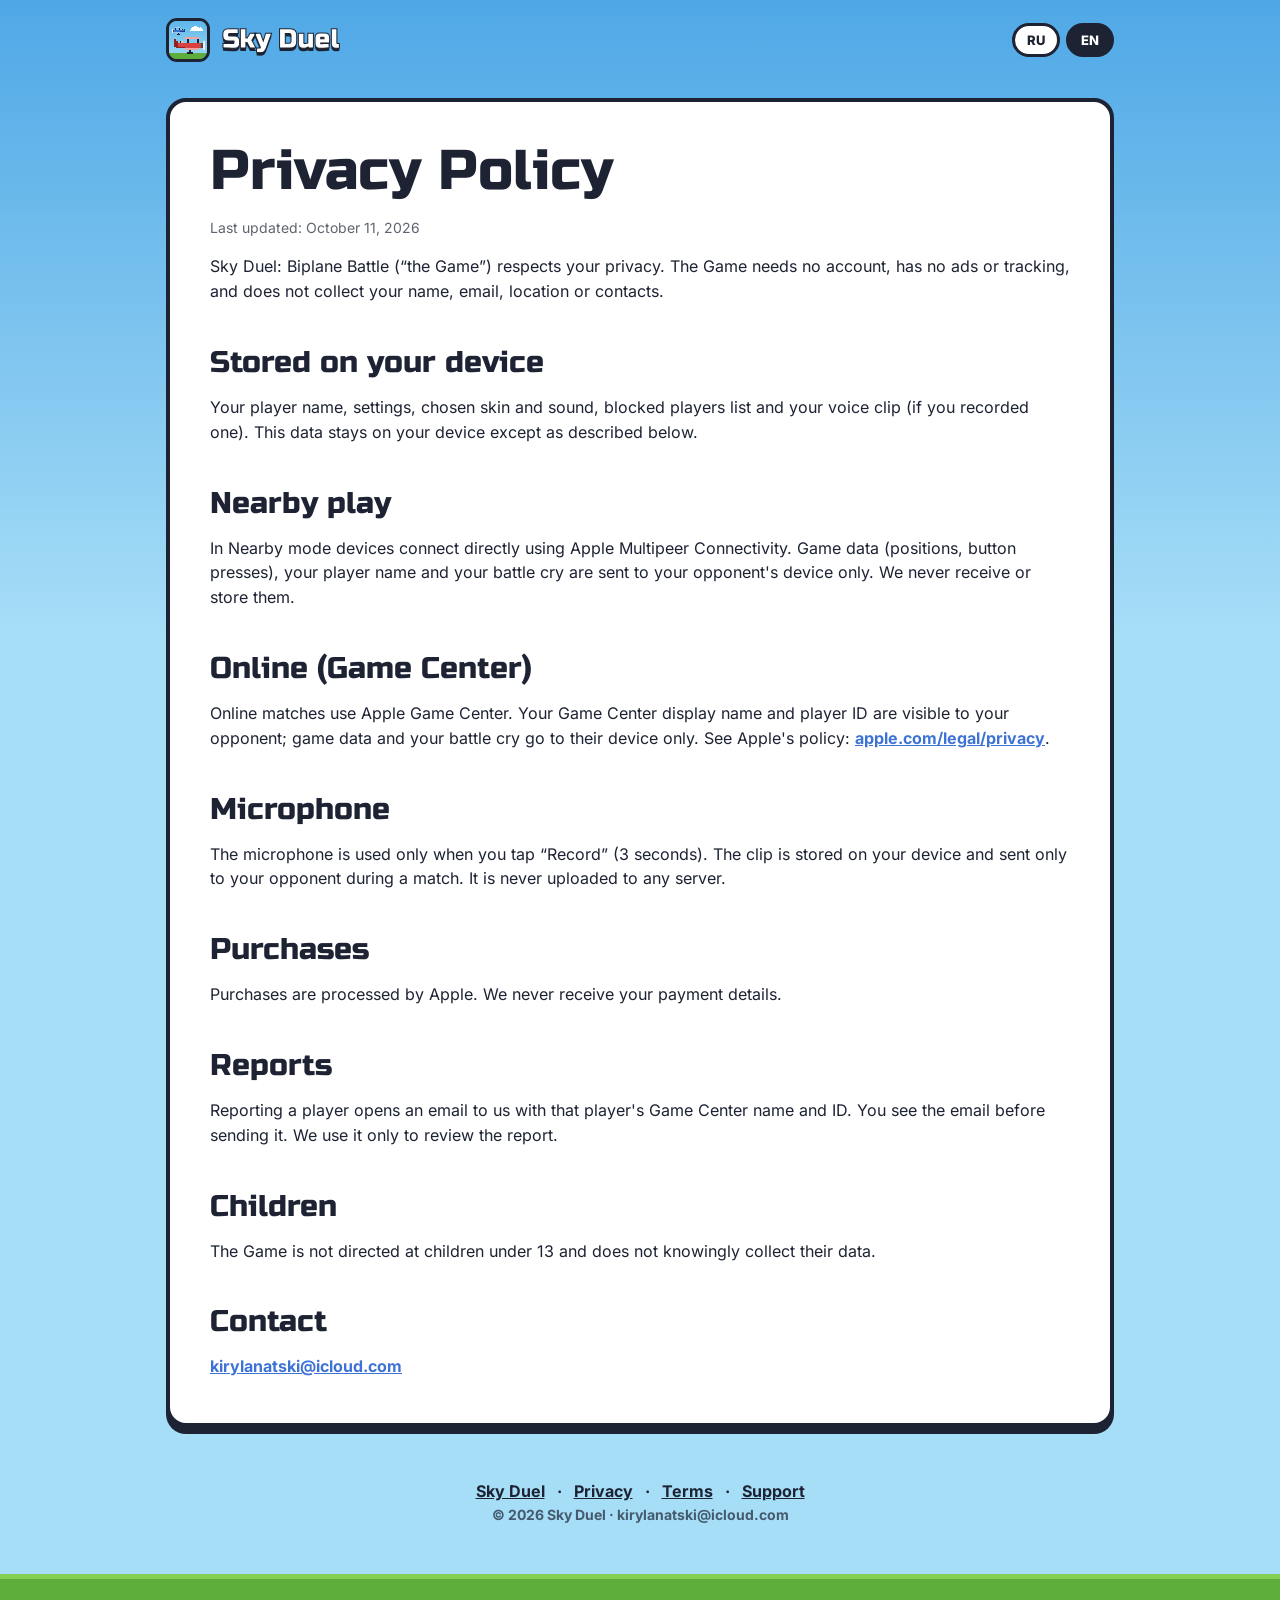
==== privacy.html @ 9834fbdc "upload files" ====
<!doctype html>
<html lang="en"><head><meta charset="utf-8"><meta name="viewport" content="width=device-width,initial-scale=1">
<title>Privacy Policy — Sky Duel</title><meta name="description" content="Sky Duel: Biplane Battle — legendary biplane dogfights for iPhone. Online, side by side, record your own battle cry.">
<link rel="icon" href="assets/icon.png"><link rel="stylesheet" href="assets/style.css"></head>
<body><div class="wrap">
<header class="top"><a class="brand" href="./"><img src="assets/icon.png" alt="">Sky Duel</a>
<div class="lang"><button data-set="ru">RU</button><button data-set="en">EN</button></div></header>
<div class="panel">
<div data-l="ru">
<h1>Политика конфиденциальности</h1><p class="muted">Обновлено: 11 октября 2026</p>
<p>Sky Duel: Biplane Battle («Игра») уважает вашу приватность. Игре не нужен аккаунт, в ней нет рекламы и трекинга, она не собирает имя, email, геопозицию или контакты.</p>
<h2>Что хранится на устройстве</h2><p>Имя игрока, настройки, выбранные скин и звук, список заблокированных игроков и ваша голосовая запись (если вы её сделали). Эти данные не покидают устройство, кроме случаев ниже.</p>
<h2>Игра рядом</h2><p>В режиме «Рядом» устройства соединяются напрямую через Apple Multipeer Connectivity. На устройство соперника передаются игровые данные (позиции, нажатия), ваше имя и ваш «крик». Мы их не получаем и не храним.</p>
<h2>Онлайн (Game Center)</h2><p>Онлайн-матчи работают через Apple Game Center. Сопернику видны ваши имя и идентификатор Game Center; игровые данные и «крик» передаются только на его устройство. Подробнее — в политике Apple: <a href="https://www.apple.com/legal/privacy/">apple.com/legal/privacy</a>.</p>
<h2>Микрофон</h2><p>Микрофон используется только когда вы сами нажимаете «Записать» (3 секунды). Запись хранится на устройстве и отправляется только сопернику во время матча. На серверы она не загружается.</p>
<h2>Покупки</h2><p>Покупки обрабатывает Apple. Мы не получаем платёжных данных.</p>
<h2>Жалобы</h2><p>Жалоба на игрока открывает письмо на нашу почту с именем и ID игрока в Game Center. Вы видите письмо перед отправкой. Мы используем эти данные только для рассмотрения жалобы.</p>
<h2>Дети</h2><p>Игра не предназначена для детей младше 13 лет и сознательно не собирает их данные.</p>
<h2>Связь</h2><p><a href="mailto:kirylanatski@icloud.com">kirylanatski@icloud.com</a></p></div>
<div data-l="en">
<h1>Privacy Policy</h1><p class="muted">Last updated: October 11, 2026</p>
<p>Sky Duel: Biplane Battle (“the Game”) respects your privacy. The Game needs no account, has no ads or tracking, and does not collect your name, email, location or contacts.</p>
<h2>Stored on your device</h2><p>Your player name, settings, chosen skin and sound, blocked players list and your voice clip (if you recorded one). This data stays on your device except as described below.</p>
<h2>Nearby play</h2><p>In Nearby mode devices connect directly using Apple Multipeer Connectivity. Game data (positions, button presses), your player name and your battle cry are sent to your opponent's device only. We never receive or store them.</p>
<h2>Online (Game Center)</h2><p>Online matches use Apple Game Center. Your Game Center display name and player ID are visible to your opponent; game data and your battle cry go to their device only. See Apple's policy: <a href="https://www.apple.com/legal/privacy/">apple.com/legal/privacy</a>.</p>
<h2>Microphone</h2><p>The microphone is used only when you tap “Record” (3 seconds). The clip is stored on your device and sent only to your opponent during a match. It is never uploaded to any server.</p>
<h2>Purchases</h2><p>Purchases are processed by Apple. We never receive your payment details.</p>
<h2>Reports</h2><p>Reporting a player opens an email to us with that player's Game Center name and ID. You see the email before sending it. We use it only to review the report.</p>
<h2>Children</h2><p>The Game is not directed at children under 13 and does not knowingly collect their data.</p>
<h2>Contact</h2><p><a href="mailto:kirylanatski@icloud.com">kirylanatski@icloud.com</a></p></div></div>
<footer><a href="./">Sky Duel</a> · <a href="privacy.html"><span data-l="ru">Конфиденциальность</span><span data-l="en">Privacy</span></a> · <a href="terms.html"><span data-l="ru">Условия</span><span data-l="en">Terms</span></a> · <a href="support.html"><span data-l="ru">Поддержка</span><span data-l="en">Support</span></a>
<div class="muted">© 2026 Sky Duel · kirylanatski@icloud.com</div></footer></div><div class="ground"></div>
<script src="assets/site.js"></script></body></html>
---- assets/style.css ----
@font-face{font-family:Russo;src:url(russo-one-cyrillic-400-normal.woff2) format("woff2");unicode-range:U+0400-045F,U+0490-0491}
@font-face{font-family:Russo;src:url(russo-one-latin-400-normal.woff2) format("woff2")}
@font-face{font-family:Inter;font-weight:400;src:url(inter-cyrillic-400-normal.woff2) format("woff2");unicode-range:U+0400-045F}
@font-face{font-family:Inter;font-weight:400;src:url(inter-latin-400-normal.woff2) format("woff2")}
@font-face{font-family:Inter;font-weight:700;src:url(inter-cyrillic-700-normal.woff2) format("woff2");unicode-range:U+0400-045F}
@font-face{font-family:Inter;font-weight:700;src:url(inter-latin-700-normal.woff2) format("woff2")}
@font-face{font-family:Inter;font-weight:800;src:url(inter-cyrillic-800-normal.woff2) format("woff2");unicode-range:U+0400-045F}
@font-face{font-family:Inter;font-weight:800;src:url(inter-latin-800-normal.woff2) format("woff2")}
:root{--ink:#1D2333;--sky:#8FD3F4;--sky2:#4FA8E6;--grass:#5DAE3B;--red:#D94141;--blue:#3E73D6;--gold:#FFD23F;--paper:#fff}
*{box-sizing:border-box}
html,body{margin:0}
html{background:#A6DDF7}
body{font-family:Inter,system-ui,sans-serif;color:var(--ink);background:linear-gradient(#4FA8E6,#A6DDF7 70%,#A6DDF7) fixed;min-height:100vh;line-height:1.55}
a{color:var(--blue);font-weight:700}
.wrap{max-width:980px;margin:0 auto;padding:0 16px}
header.top{display:flex;align-items:center;justify-content:space-between;gap:12px;padding:18px 0}
.brand{display:flex;align-items:center;gap:12px;text-decoration:none;color:#fff;font-family:Russo;font-size:26px;text-shadow:0 3px 0 var(--ink);-webkit-text-stroke:1px var(--ink)}
.brand img{width:44px;height:44px;border-radius:11px;border:3px solid var(--ink);image-rendering:pixelated}
.lang{display:flex;gap:6px}
.lang button{font:800 13px Inter;border:3px solid var(--ink);background:#fff;color:var(--ink);border-radius:20px;padding:6px 12px;cursor:pointer}
.lang button.on{background:var(--ink);color:#fff}
.panel{background:var(--paper);border:4px solid var(--ink);border-radius:20px;box-shadow:0 7px 0 var(--ink);padding:28px clamp(18px,4vw,40px);margin:18px 0 28px}
h1,h2{font-family:Russo;font-weight:400;line-height:1.1}
h1{font-size:clamp(34px,6vw,56px);margin:.2em 0}
h2{font-size:clamp(22px,3.4vw,30px);margin:1.4em 0 .4em}
.panel h2:first-child{margin-top:0}
.hero{text-align:center;padding:24px 0 8px}
.hero h1{color:#fff;-webkit-text-stroke:2px var(--ink);text-shadow:0 6px 0 var(--ink);paint-order:stroke fill}
.hero h1 em{font-style:normal;color:var(--gold)}
.hero p{font-weight:800;font-size:clamp(16px,2.4vw,20px);background:#fff;display:inline-block;border:3px solid var(--ink);border-radius:30px;padding:8px 20px;box-shadow:0 5px 0 var(--ink)}
canvas#sky{width:100%;height:auto;display:block;border:4px solid var(--ink);border-radius:20px;box-shadow:0 7px 0 var(--ink);image-rendering:pixelated;background:#8FD3F4}
.cta{display:inline-block;font:800 18px Inter;color:#fff;background:var(--red);border:4px solid var(--ink);border-radius:16px;padding:14px 26px;box-shadow:0 6px 0 var(--ink);text-decoration:none;margin:18px 6px}
.cta.alt{background:#fff;color:var(--ink)}
.grid{display:grid;grid-template-columns:repeat(auto-fit,minmax(220px,1fr));gap:14px}
.feat{background:#fff;border:3px solid var(--ink);border-radius:16px;padding:16px;box-shadow:0 5px 0 var(--ink)}
.feat b{font-family:Russo;font-weight:400;font-size:19px;display:block;margin-bottom:4px}
.shots{display:grid;gap:14px}
.shots img{width:100%;border:4px solid var(--ink);border-radius:16px;box-shadow:0 6px 0 var(--ink)}
footer{text-align:center;padding:24px 0 48px;font-weight:700}
footer a{color:var(--ink);margin:0 8px}
.ground{height:26px;background:var(--grass);border-top:5px solid #86CF55}
details{border:3px solid var(--ink);border-radius:14px;padding:12px 16px;margin:10px 0;background:#fff}
summary{font-weight:800;cursor:pointer}
.muted{opacity:.7;font-size:14px}
html:not([lang=ru]) [data-l=ru],html:not([lang=en]) [data-l=en]{display:none !important}
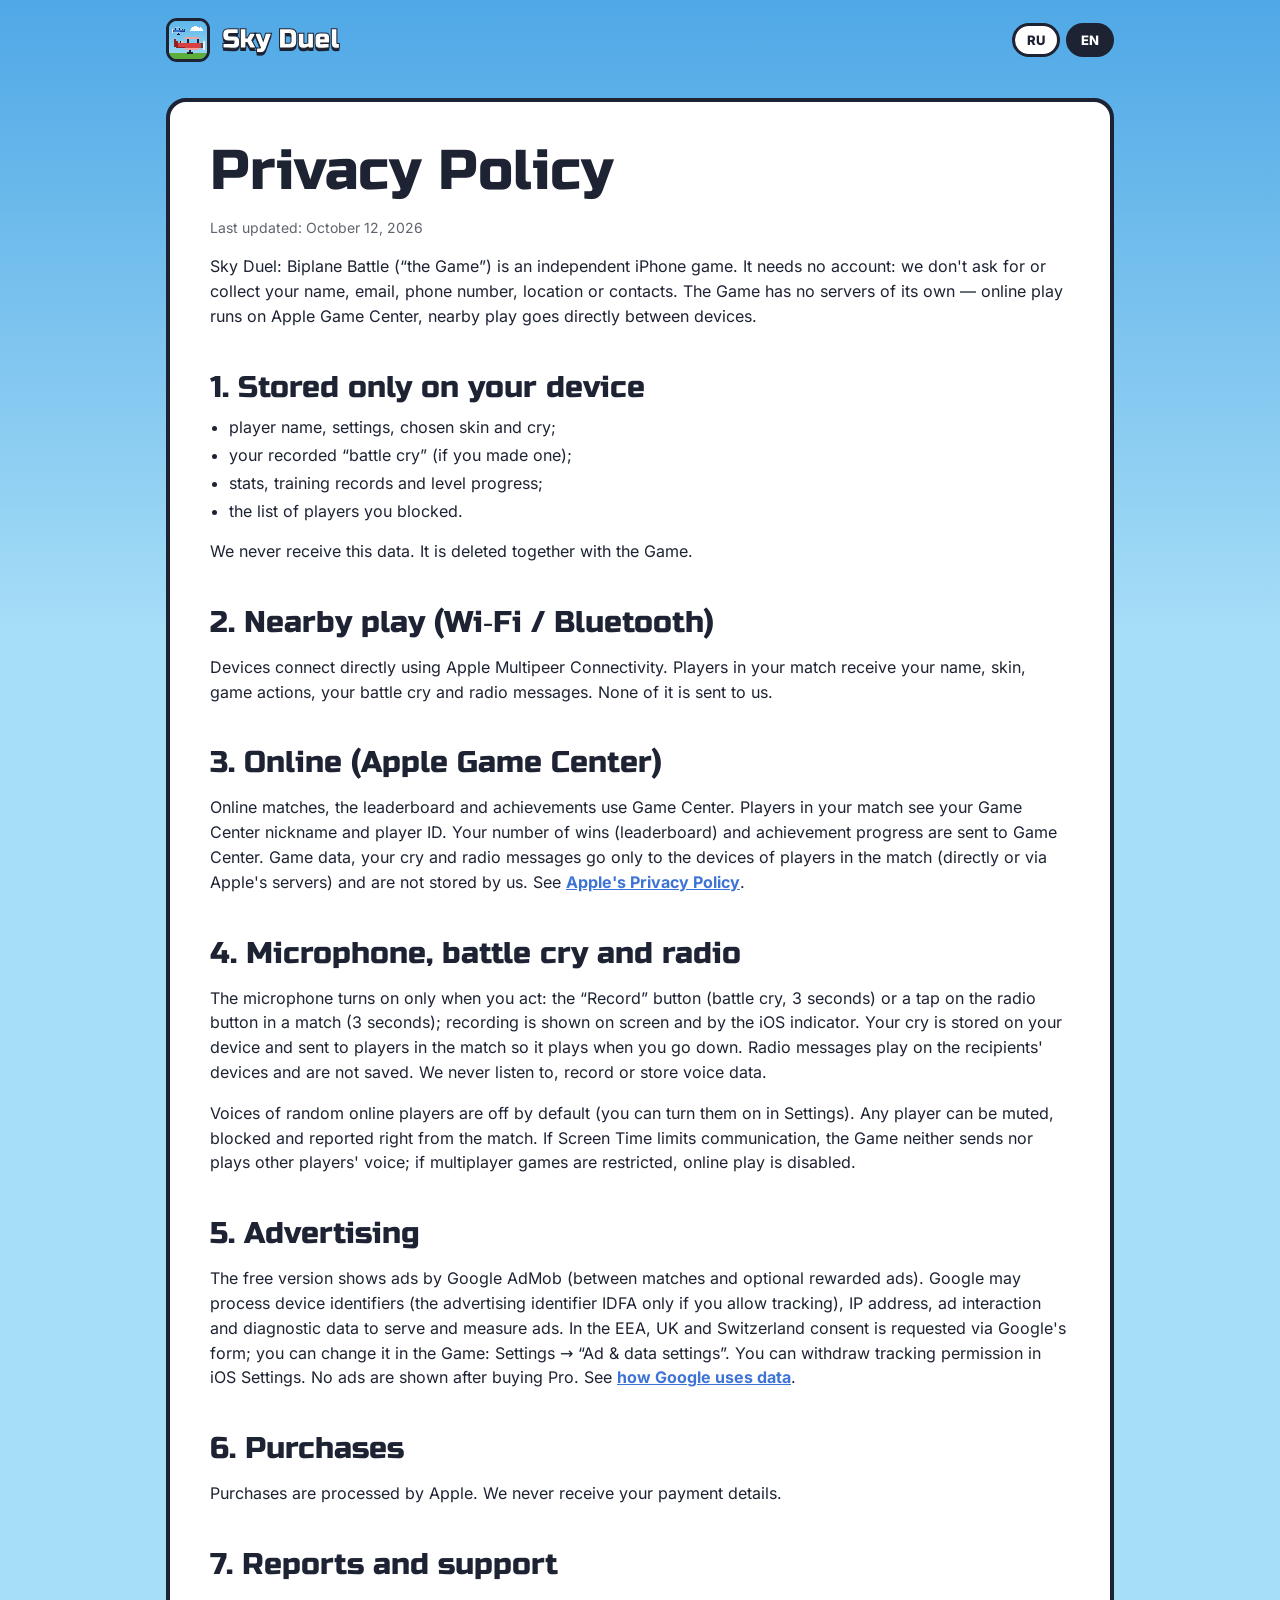
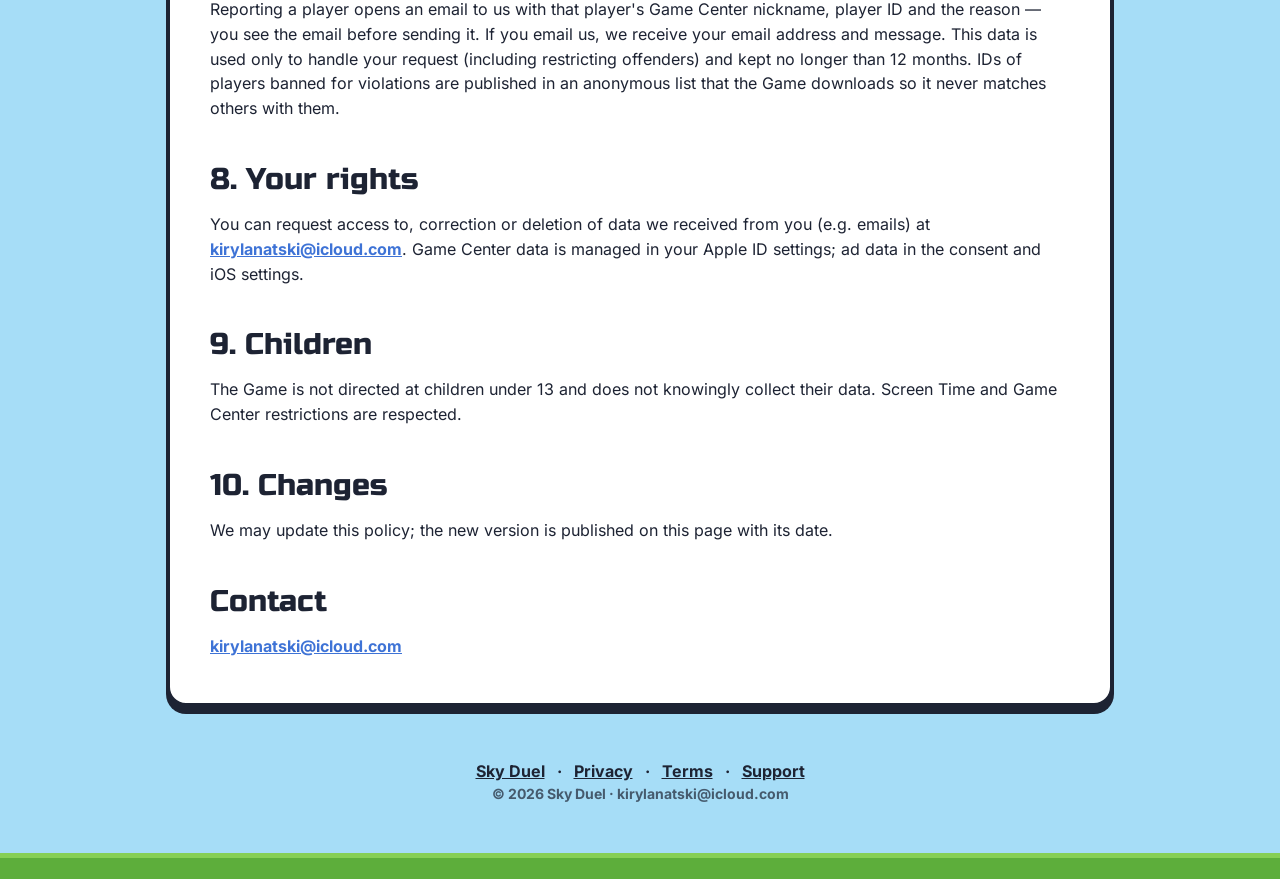
==== commit 0aa23642: "update site" ====
--- a/privacy.html
+++ b/privacy.html
@@ -7,27 +7,47 @@
 <div class="lang"><button data-set="ru">RU</button><button data-set="en">EN</button></div></header>
 <div class="panel">
 <div data-l="ru">
-<h1>Политика конфиденциальности</h1><p class="muted">Обновлено: 11 октября 2026</p>
-<p>Sky Duel: Biplane Battle («Игра») уважает вашу приватность. Игре не нужен аккаунт, в ней нет рекламы и трекинга, она не собирает имя, email, геопозицию или контакты.</p>
-<h2>Что хранится на устройстве</h2><p>Имя игрока, настройки, выбранные скин и звук, список заблокированных игроков и ваша голосовая запись (если вы её сделали). Эти данные не покидают устройство, кроме случаев ниже.</p>
-<h2>Игра рядом</h2><p>В режиме «Рядом» устройства соединяются напрямую через Apple Multipeer Connectivity. На устройство соперника передаются игровые данные (позиции, нажатия), ваше имя и ваш «крик». Мы их не получаем и не храним.</p>
-<h2>Онлайн (Game Center)</h2><p>Онлайн-матчи работают через Apple Game Center. Сопернику видны ваши имя и идентификатор Game Center; игровые данные и «крик» передаются только на его устройство. Подробнее — в политике Apple: <a href="https://www.apple.com/legal/privacy/">apple.com/legal/privacy</a>.</p>
-<h2>Микрофон</h2><p>Микрофон используется только когда вы сами нажимаете «Записать» (3 секунды). Запись хранится на устройстве и отправляется только сопернику во время матча. На серверы она не загружается.</p>
-<h2>Покупки</h2><p>Покупки обрабатывает Apple. Мы не получаем платёжных данных.</p>
-<h2>Жалобы</h2><p>Жалоба на игрока открывает письмо на нашу почту с именем и ID игрока в Game Center. Вы видите письмо перед отправкой. Мы используем эти данные только для рассмотрения жалобы.</p>
-<h2>Дети</h2><p>Игра не предназначена для детей младше 13 лет и сознательно не собирает их данные.</p>
-<h2>Связь</h2><p><a href="mailto:kirylanatski@icloud.com">kirylanatski@icloud.com</a></p></div>
+<h1>Политика конфиденциальности</h1><p class="muted">Обновлено: 12 октября 2026</p>
+<p>Sky Duel: Biplane Battle («Игра») — независимая игра для iPhone. Игре не нужен аккаунт: мы не просим и не собираем имя, email, телефон, геопозицию или контакты. У Игры нет собственных серверов — онлайн работает через Apple Game Center, игра рядом — напрямую между устройствами.</p>
+<h2>1. Что хранится только на вашем устройстве</h2><ul>
+<li>имя игрока, настройки, выбранный скин и крик;</li>
+<li>ваша голосовая запись «крика» (если вы её сделали);</li>
+<li>статистика, рекорды тренировок, прогресс уровней;</li>
+<li>список заблокированных вами игроков.</li></ul>
+<p>Мы не получаем эти данные. Они удаляются вместе с Игрой.</p>
+<h2>2. Игра рядом (Wi‑Fi / Bluetooth)</h2><p>Устройства соединяются напрямую через Apple Multipeer Connectivity. Игрокам в вашем матче передаются: имя, скин, игровые действия, ваш крик и сообщения рации. Нам эти данные не передаются.</p>
+<h2>3. Онлайн (Apple Game Center)</h2><p>Для онлайн-матчей, рейтинга и достижений используется Game Center. Игрокам в вашем матче видны ваш ник и идентификатор Game Center. В Game Center отправляются количество побед (рейтинг) и прогресс достижений. Игровые данные, крик и сообщения рации передаются только устройствам участников матча (напрямую или через серверы Apple) и нами не хранятся. Подробнее — <a href="https://www.apple.com/legal/privacy/">политика конфиденциальности Apple</a>.</p>
+<h2>4. Микрофон, крик и рация</h2><p>Микрофон включается только по вашему действию: кнопка «Записать» (крик, 3 секунды) или тап по кнопке рации в матче (3 секунды); во время записи это видно на экране и в индикаторе iOS. Крик хранится на вашем устройстве и отправляется участникам матча, чтобы прозвучать, когда вас собьют. Сообщения рации проигрываются у получателей и не сохраняются. Мы не слушаем, не записываем и не храним голосовые данные.</p>
+<p>Голос случайных онлайн-игроков по умолчанию выключен (включается в Настройках). Любого игрока можно заглушить, заблокировать и на него пожаловаться прямо из матча. Если в «Экранном времени» ограничено общение, Игра не отправляет и не проигрывает голос других игроков; если ограничены сетевые игры — онлайн отключён.</p>
+<h2>5. Реклама</h2><p>Бесплатная версия показывает рекламу Google AdMob (между матчами и, по желанию, за награду). Google может обрабатывать идентификаторы устройства (рекламный идентификатор IDFA — только если вы разрешили отслеживание), IP‑адрес, данные о взаимодействии с рекламой и диагностику — для показа и измерения рекламы. В ЕЭЗ, Великобритании и Швейцарии согласие запрашивается через форму Google; изменить его можно в Игре: Настройки → «Настройки рекламы и данных». Разрешение на отслеживание можно отозвать в Настройках iOS. После покупки Pro реклама не показывается. Подробнее — <a href="https://policies.google.com/technologies/partner-sites">как Google использует данные</a>.</p>
+<h2>6. Покупки</h2><p>Покупки обрабатывает Apple. Мы не получаем платёжных данных.</p>
+<h2>7. Жалобы и поддержка</h2><p>Жалоба на игрока открывает письмо на нашу почту с ником и идентификатором игрока в Game Center и причиной — вы видите письмо перед отправкой. Если вы пишете нам, мы получаем ваш email и текст письма. Эти данные используются только для рассмотрения обращения (включая ограничение доступа нарушителям) и хранятся не дольше 12 месяцев. Идентификаторы заблокированных за нарушения игроков публикуются в обезличенном списке, который Игра загружает, чтобы не сводить с ними других игроков.</p>
+<h2>8. Ваши права</h2><p>Вы можете запросить доступ к данным, которые мы получили от вас (например, письма), их исправление или удаление — напишите на <a href="mailto:kirylanatski@icloud.com">kirylanatski@icloud.com</a>. Данные Game Center управляются в настройках Apple ID, рекламные — в настройках согласия и iOS.</p>
+<h2>9. Дети</h2><p>Игра не предназначена для детей младше 13 лет и сознательно не собирает их данные. Ограничения «Экранного времени» и Game Center соблюдаются.</p>
+<h2>10. Изменения</h2><p>Мы можем обновлять политику; новая версия публикуется на этой странице с датой обновления.</p>
+<h2>Связь</h2><p><a href="mailto:kirylanatski@icloud.com">kirylanatski@icloud.com</a></p>
+</div>
 <div data-l="en">
-<h1>Privacy Policy</h1><p class="muted">Last updated: October 11, 2026</p>
-<p>Sky Duel: Biplane Battle (“the Game”) respects your privacy. The Game needs no account, has no ads or tracking, and does not collect your name, email, location or contacts.</p>
-<h2>Stored on your device</h2><p>Your player name, settings, chosen skin and sound, blocked players list and your voice clip (if you recorded one). This data stays on your device except as described below.</p>
-<h2>Nearby play</h2><p>In Nearby mode devices connect directly using Apple Multipeer Connectivity. Game data (positions, button presses), your player name and your battle cry are sent to your opponent's device only. We never receive or store them.</p>
-<h2>Online (Game Center)</h2><p>Online matches use Apple Game Center. Your Game Center display name and player ID are visible to your opponent; game data and your battle cry go to their device only. See Apple's policy: <a href="https://www.apple.com/legal/privacy/">apple.com/legal/privacy</a>.</p>
-<h2>Microphone</h2><p>The microphone is used only when you tap “Record” (3 seconds). The clip is stored on your device and sent only to your opponent during a match. It is never uploaded to any server.</p>
-<h2>Purchases</h2><p>Purchases are processed by Apple. We never receive your payment details.</p>
-<h2>Reports</h2><p>Reporting a player opens an email to us with that player's Game Center name and ID. You see the email before sending it. We use it only to review the report.</p>
-<h2>Children</h2><p>The Game is not directed at children under 13 and does not knowingly collect their data.</p>
-<h2>Contact</h2><p><a href="mailto:kirylanatski@icloud.com">kirylanatski@icloud.com</a></p></div></div>
+<h1>Privacy Policy</h1><p class="muted">Last updated: October 12, 2026</p>
+<p>Sky Duel: Biplane Battle (“the Game”) is an independent iPhone game. It needs no account: we don't ask for or collect your name, email, phone number, location or contacts. The Game has no servers of its own — online play runs on Apple Game Center, nearby play goes directly between devices.</p>
+<h2>1. Stored only on your device</h2><ul>
+<li>player name, settings, chosen skin and cry;</li>
+<li>your recorded “battle cry” (if you made one);</li>
+<li>stats, training records and level progress;</li>
+<li>the list of players you blocked.</li></ul>
+<p>We never receive this data. It is deleted together with the Game.</p>
+<h2>2. Nearby play (Wi‑Fi / Bluetooth)</h2><p>Devices connect directly using Apple Multipeer Connectivity. Players in your match receive your name, skin, game actions, your battle cry and radio messages. None of it is sent to us.</p>
+<h2>3. Online (Apple Game Center)</h2><p>Online matches, the leaderboard and achievements use Game Center. Players in your match see your Game Center nickname and player ID. Your number of wins (leaderboard) and achievement progress are sent to Game Center. Game data, your cry and radio messages go only to the devices of players in the match (directly or via Apple's servers) and are not stored by us. See <a href="https://www.apple.com/legal/privacy/">Apple's Privacy Policy</a>.</p>
+<h2>4. Microphone, battle cry and radio</h2><p>The microphone turns on only when you act: the “Record” button (battle cry, 3 seconds) or a tap on the radio button in a match (3 seconds); recording is shown on screen and by the iOS indicator. Your cry is stored on your device and sent to players in the match so it plays when you go down. Radio messages play on the recipients' devices and are not saved. We never listen to, record or store voice data.</p>
+<p>Voices of random online players are off by default (you can turn them on in Settings). Any player can be muted, blocked and reported right from the match. If Screen Time limits communication, the Game neither sends nor plays other players' voice; if multiplayer games are restricted, online play is disabled.</p>
+<h2>5. Advertising</h2><p>The free version shows ads by Google AdMob (between matches and optional rewarded ads). Google may process device identifiers (the advertising identifier IDFA only if you allow tracking), IP address, ad interaction and diagnostic data to serve and measure ads. In the EEA, UK and Switzerland consent is requested via Google's form; you can change it in the Game: Settings → “Ad & data settings”. You can withdraw tracking permission in iOS Settings. No ads are shown after buying Pro. See <a href="https://policies.google.com/technologies/partner-sites">how Google uses data</a>.</p>
+<h2>6. Purchases</h2><p>Purchases are processed by Apple. We never receive your payment details.</p>
+<h2>7. Reports and support</h2><p>Reporting a player opens an email to us with that player's Game Center nickname, player ID and the reason — you see the email before sending it. If you email us, we receive your email address and message. This data is used only to handle your request (including restricting offenders) and kept no longer than 12 months. IDs of players banned for violations are published in an anonymous list that the Game downloads so it never matches others with them.</p>
+<h2>8. Your rights</h2><p>You can request access to, correction or deletion of data we received from you (e.g. emails) at <a href="mailto:kirylanatski@icloud.com">kirylanatski@icloud.com</a>. Game Center data is managed in your Apple ID settings; ad data in the consent and iOS settings.</p>
+<h2>9. Children</h2><p>The Game is not directed at children under 13 and does not knowingly collect their data. Screen Time and Game Center restrictions are respected.</p>
+<h2>10. Changes</h2><p>We may update this policy; the new version is published on this page with its date.</p>
+<h2>Contact</h2><p><a href="mailto:kirylanatski@icloud.com">kirylanatski@icloud.com</a></p>
+</div></div>
 <footer><a href="./">Sky Duel</a> · <a href="privacy.html"><span data-l="ru">Конфиденциальность</span><span data-l="en">Privacy</span></a> · <a href="terms.html"><span data-l="ru">Условия</span><span data-l="en">Terms</span></a> · <a href="support.html"><span data-l="ru">Поддержка</span><span data-l="en">Support</span></a>
 <div class="muted">© 2026 Sky Duel · kirylanatski@icloud.com</div></footer></div><div class="ground"></div>
 <script src="assets/site.js"></script></body></html>
--- a/assets/style.css
+++ b/assets/style.css
@@ -43,3 +43,4 @@
 summary{font-weight:800;cursor:pointer}
 .muted{opacity:.7;font-size:14px}
 html:not([lang=ru]) [data-l=ru],html:not([lang=en]) [data-l=en]{display:none !important}
+.panel ul{margin:.4em 0 .9em 1.2em;padding:0}.panel li{margin:.3em 0;line-height:1.45}
